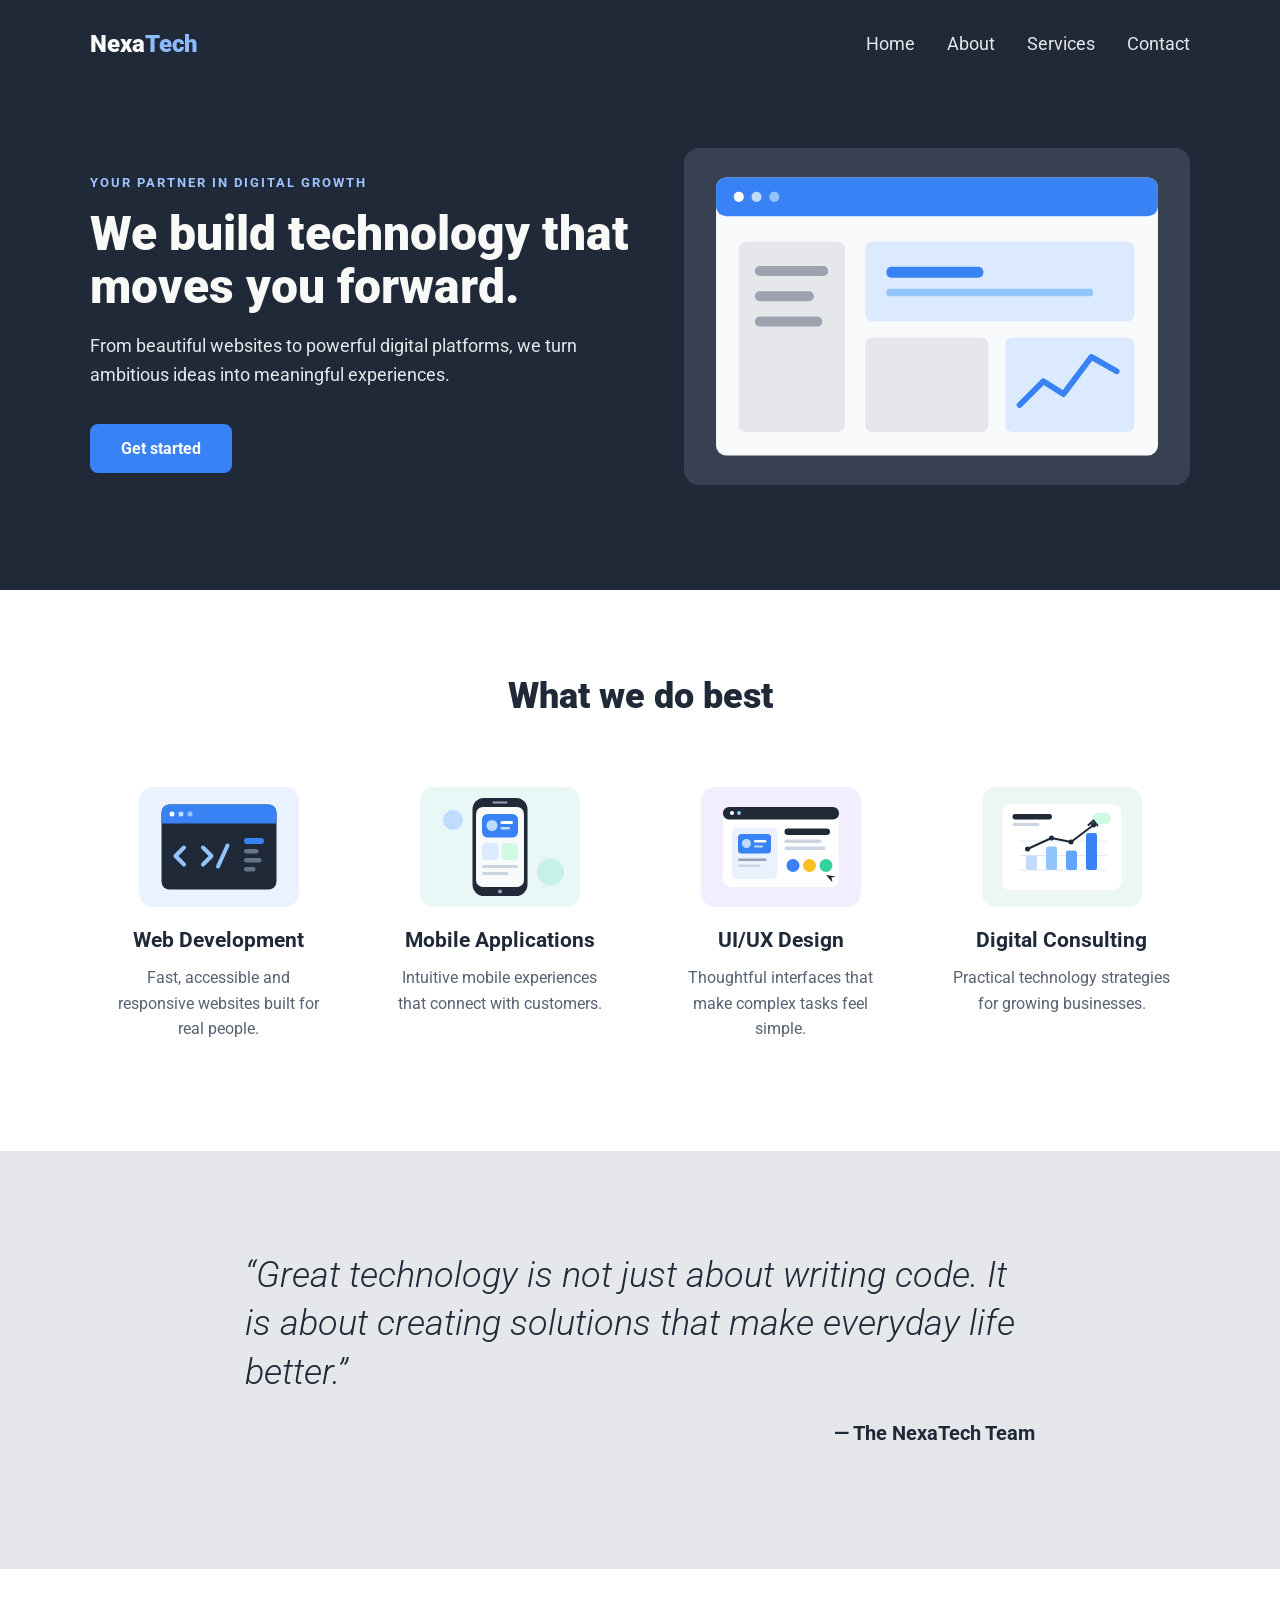
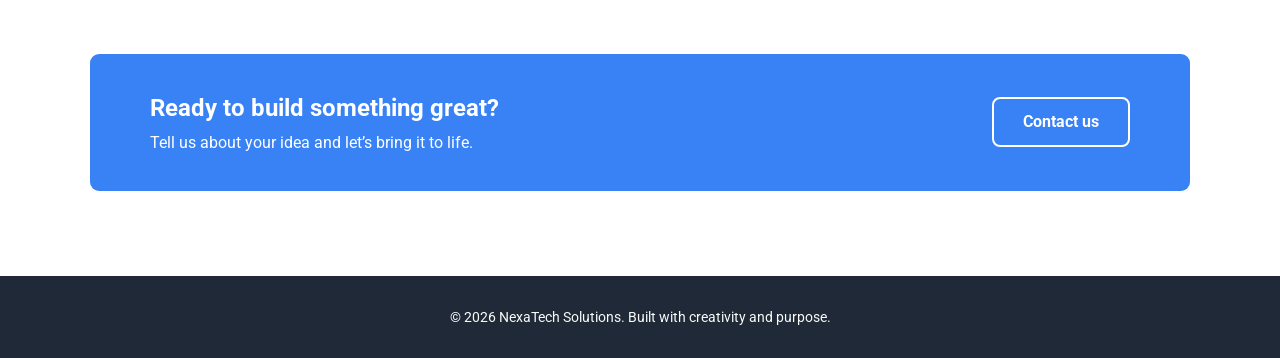
==== index.html @ 28905e52 "Improve homepage imagery and contact experience Co-authored-by: Copilot <223556219+Copilot@users.nor" ====
<!doctype html>
<html lang="en">
  <head>
    <meta charset="UTF-8" />
    <meta name="viewport" content="width=device-width, initial-scale=1" />
    <meta
      name="description"
      content="NexaTech Solutions — modern digital products and technology services."
    />
    <title>Home | NexaTech Solutions</title>
    <link rel="preconnect" href="https://fonts.googleapis.com" />
    <link rel="preconnect" href="https://fonts.gstatic.com" crossorigin />
    <link
      href="https://fonts.googleapis.com/css2?family=Roboto:wght@300;400;500;700;900&display=swap"
      rel="stylesheet"
    />
    <link rel="stylesheet" href="styles.css" />
  </head>
  <body>
    <header class="site-header">
      <div class="container nav-wrap">
        <a class="brand" href="index.html">Nexa<span>Tech</span></a
        ><input
          type="checkbox"
          id="nav-toggle"
          class="nav-toggle"
          aria-label="Toggle navigation"
        /><label for="nav-toggle" class="burger"
          ><span></span><span></span><span></span
        ></label>
        <nav class="nav-links" aria-label="Main navigation">
          <a href="index.html">Home</a>
          <a href="about.html">About</a><a href="services.html">Services</a
          ><a href="contact.html">Contact</a>
        </nav>
      </div>
    </header>
    <main>
      <section class="hero">
        <div class="container hero-layout">
          <div class="hero-copy">
            <p class="eyebrow">YOUR PARTNER IN DIGITAL GROWTH</p>
            <h1>We build technology that moves you forward.</h1>
            <p class="hero-sub">
              From beautiful websites to powerful digital platforms, we turn
              ambitious ideas into meaningful experiences.
            </p>
            <a class="btn" href="contact.html">Get started</a>
          </div>
          <div class="hero-art">
            <picture
              ><source
                media="(max-width: 600px)"
                srcset="assets/hero-mobile.svg" />
              <img
                src="assets/hero-desktop.svg"
                alt="Illustration of a modern technology dashboard"
                width="600"
                height="400"
            /></picture>
          </div>
        </div>
      </section>
      <section class="section home-services">
        <div class="container">
          <h2 class="section-title">What we do best</h2>
          <div class="cards">
            <article class="service-card">
              <img
                class="service-art"
                src="assets/web-development.svg"
                alt="Code editor displayed in a browser window"
                width="160"
                height="120"
                loading="lazy"
                decoding="async"
              />
              <h3>Web Development</h3>
              <p>
                Fast, accessible and responsive websites built for real people.
              </p>
            </article>
            <article class="service-card">
              <img
                class="service-art"
                src="assets/mobile-applications.svg"
                alt="Mobile app interface displayed on a smartphone"
                width="160"
                height="120"
                loading="lazy"
                decoding="async"
              />
              <h3>Mobile Applications</h3>
              <p>Intuitive mobile experiences that connect with customers.</p>
            </article>
            <article class="service-card">
              <img
                class="service-art"
                src="assets/ui-ux-design.svg"
                alt="Colorful interface mockup with design tools"
                width="160"
                height="120"
                loading="lazy"
                decoding="async"
              />
              <h3>UI/UX Design</h3>
              <p>Thoughtful interfaces that make complex tasks feel simple.</p>
            </article>
            <article class="service-card">
              <img
                class="service-art"
                src="assets/digital-consulting.svg"
                alt="Analytics chart showing a growing trend"
                width="160"
                height="120"
                loading="lazy"
                decoding="async"
              />
              <h3>Digital Consulting</h3>
              <p>Practical technology strategies for growing businesses.</p>
            </article>
          </div>
        </div>
      </section>
      <section class="quote">
        <div class="quote-inner">
          <blockquote>
            “Great technology is not just about writing code. It is about
            creating solutions that make everyday life better.”
          </blockquote>
          <p class="quote-author">— The NexaTech Team</p>
        </div>
      </section>
      <section class="cta-section">
        <div class="container">
          <div class="cta">
            <div>
              <h2>Ready to build something great?</h2>
              <p>Tell us about your idea and let’s bring it to life.</p>
            </div>
            <a class="btn btn-outline" href="contact.html">Contact us</a>
          </div>
        </div>
      </section>
    </main>
    <footer class="footer">
      <div class="container">
        <p>© 2026 NexaTech Solutions. Built with creativity and purpose.</p>
      </div>
    </footer>
  </body>
</html>
---- styles.css ----
@import url("https://fonts.googleapis.com/css2?family=Roboto:wght@300;400;500;700;900&display=swap");
:root {
  --dark: #1f2937;
  --blue: #3882f6;
  --light: #e5e7eb;
  --white: #f9faf8;
  --muted: #e5e7eb;
}
* {
  box-sizing: border-box;
}
html {
  scroll-behavior: smooth;
}
body {
  margin: 0;
  font-family: Roboto, Arial, sans-serif;
  color: var(--dark);
  line-height: 1.6;
}
img {
  max-width: 100%;
  height: auto;
  display: block;
}
a {
  color: inherit;
  text-decoration: none;
}
button,
input,
select,
textarea {
  font: inherit;
}
.container {
  width: min(1100px, calc(100% - 40px));
  margin-inline: auto;
}
.site-header,
.hero,
.inner-hero,
.footer {
  background: var(--dark);
  color: var(--white);
}
.nav-wrap {
  min-height: 88px;
  display: flex;
  align-items: center;
  justify-content: space-between;
  gap: 20px;
}
.brand {
  font-size: 24px;
  font-weight: 900;
  color: var(--white);
}
.brand span {
  color: #8db9ff;
}
.nav-links {
  display: flex;
  gap: 32px;
}
.nav-links a {
  font-size: 18px;
  color: var(--light);
}
.nav-links a:hover,
.nav-links a:focus-visible {
  color: #fff;
  text-decoration: underline;
  text-underline-offset: 5px;
}
.nav-toggle,
.burger {
  display: none;
}
.hero {
  padding: 60px 0 105px;
}
.hero-layout {
  display: flex;
  align-items: center;
  justify-content: space-between;
  gap: 55px;
}
.hero-copy {
  flex: 1 1 48%;
}
.hero-art {
  flex: 1 1 45%;
  min-width: 0;
}
.hero-art img {
  width: 100%;
  border-radius: 10px;
}
.eyebrow {
  font-size: 13px;
  font-weight: 700;
  letter-spacing: 2px;
  color: #9fc4ff;
}
.hero h1,
.inner-hero h1 {
  font-size: 48px;
  line-height: 1.12;
  font-weight: 900;
  color: var(--white);
  margin: 12px 0;
}
.hero-sub,
.inner-hero p:not(.eyebrow) {
  font-size: 18px;
  color: var(--light);
  max-width: 570px;
}
.btn {
  display: inline-block;
  background: var(--blue);
  color: white;
  border: 2px solid var(--blue);
  border-radius: 8px;
  padding: 10px 29px;
  font-weight: 700;
  cursor: pointer;
  margin-top: 16px;
}
.btn:hover,
.btn:focus-visible {
  background: #2364cf;
  border-color: #2364cf;
}
.section {
  padding: 85px 0;
}
.section-title {
  font-size: 36px;
  line-height: 1.2;
  font-weight: 900;
  text-align: center;
  margin: 0 0 44px;
}
.cards {
  display: flex;
  flex-wrap: wrap;
  justify-content: center;
  gap: 24px;
}
.service-card {
  flex: 1 1 210px;
  max-width: 310px;
  text-align: center;
  padding: 24px 18px;
}
.service-card h3 {
  margin: 17px 0 8px;
  font-size: 21px;
}
.service-card p {
  color: #586273;
  margin: 0;
}
.service-icon {
  width: 100px;
  height: 100px;
  border: 4px solid var(--blue);
  border-radius: 14px;
  display: flex;
  align-items: center;
  justify-content: center;
  color: var(--blue);
  font-size: 30px;
  font-weight: 900;
  margin: auto;
}
.home-services .service-art {
  width: 160px;
  height: 120px;
  object-fit: cover;
  border-radius: 14px;
  margin: auto;
}
.quote,
.soft {
  background: var(--light);
}
.quote {
  padding: 100px 20px;
}
.quote-inner {
  max-width: 790px;
  margin: auto;
}
.quote blockquote {
  font-size: 36px;
  font-weight: 300;
  font-style: italic;
  line-height: 1.35;
  margin: 0;
}
.quote-author {
  text-align: right;
  font-size: 20px;
  font-weight: 700;
}
.cta-section {
  padding: 85px 0;
}
.cta {
  background: var(--blue);
  color: white;
  border-radius: 9px;
  padding: 35px 60px;
  display: flex;
  justify-content: space-between;
  align-items: center;
  gap: 25px;
}
.cta h2 {
  margin: 0;
  font-size: 24px;
}
.cta p {
  margin: 3px 0 0;
}
.btn-outline {
  border-color: white;
  white-space: nowrap;
  margin: 0;
}
.btn-outline:hover {
  background: white;
  border-color: white;
  color: var(--blue);
}
.footer {
  text-align: center;
  padding: 30px 0;
  font-size: 14px;
}
.footer p {
  margin: 0;
}
.inner-hero {
  padding: 65px 0 85px;
}
.inner-hero h1 {
  max-width: 760px;
}
.split {
  display: flex;
  gap: 65px;
  align-items: flex-start;
}
.split > div,
.split > form {
  flex: 1;
  min-width: 0;
}
.split h2 {
  font-size: 36px;
  line-height: 1.2;
}
.panel {
  background: #f0f5ff;
  padding: 35px;
  border-radius: 12px;
}
.panel h3 {
  margin-bottom: 0;
}
.steps {
  display: flex;
  flex-wrap: wrap;
  gap: 20px;
}
.steps > div {
  flex: 1 1 210px;
  background: white;
  padding: 25px;
  border-radius: 10px;
}
.steps strong {
  color: #2364cf;
}
.contact-info {
  display: grid;
  gap: 12px;
  margin: 28px 0;
}
.contact-section {
  background: #f7f9fc;
}
.contact-layout {
  align-items: center;
  gap: 54px;
}
.contact-copy {
  padding: 12px 0;
}
.contact-copy .eyebrow {
  margin: 0 0 10px;
  color: #2364cf;
}
.contact-copy h2 {
  margin: 0 0 14px;
}
.contact-intro {
  max-width: 460px;
  color: #586273;
  font-size: 18px;
}
.contact-detail {
  padding: 14px 18px;
  border: 1px solid #e3eaf4;
  border-radius: 10px;
  background: white;
}
.contact-detail-label {
  display: block;
  color: #667085;
  font-size: 11px;
  font-weight: 700;
  letter-spacing: 1.2px;
}
.contact-detail p,
.contact-detail a {
  display: inline-block;
  margin: 3px 0 0;
  font-weight: 500;
}
.contact-detail a {
  color: #2364cf;
}
.contact-detail a:hover,
.contact-detail a:focus-visible {
  text-decoration: underline;
  text-underline-offset: 3px;
}
.contact-form {
  display: flex;
  flex-direction: column;
  gap: 12px;
  background: white;
  padding: 34px;
  border: 1px solid #e3eaf4;
  border-radius: 16px;
  box-shadow: 0 14px 40px #1f29370d;
}
.contact-form-heading h2 {
  margin: 0;
  font-size: 26px;
}
.contact-form-heading p {
  margin: 4px 0 8px;
  color: #667085;
}
.contact-form label {
  font-weight: 700;
  font-size: 14px;
}
.contact-form input,
.contact-form select,
.contact-form textarea {
  width: 100%;
  border: 1px solid #cbd5e1;
  border-radius: 8px;
  padding: 12px 13px;
  background: #fbfcfe;
}
.contact-form input:focus,
.contact-form select:focus,
.contact-form textarea:focus {
  outline: 3px solid #3882f633;
  border-color: var(--blue);
  background: white;
}
.contact-form textarea {
  resize: vertical;
}
.contact-form .btn {
  align-self: flex-start;
  margin-top: 4px;
}
.small-note {
  font-size: 13px;
  color: #667085;
}
.contact-copy > .small-note,
.contact-form > .small-note {
  margin-bottom: 0;
}
@media (max-width: 768px) {
  .hero-layout,
  .split {
    flex-direction: column;
  }
  .hero {
    padding: 40px 0 70px;
  }
  .hero-copy,
  .hero-art {
    width: 100%;
  }
  .hero-art {
    max-width: 650px;
  }
  .nav-wrap {
    position: relative;
    min-height: 76px;
  }
  .burger {
    display: flex;
    flex-direction: column;
    gap: 5px;
    cursor: pointer;
    padding: 12px;
    border: 1px solid #718096;
    border-radius: 6px;
  }
  .burger span {
    width: 24px;
    height: 3px;
    background: white;
    border-radius: 2px;
  }
  .nav-links {
    display: none;
    position: absolute;
    top: 100%;
    left: -20px;
    right: -20px;
    background: var(--dark);
    padding: 15px 20px 25px;
    flex-direction: column;
    gap: 0;
    z-index: 5;
    box-shadow: 0 10px 16px #0002;
  }
  .nav-links a {
    padding: 11px 0;
  }
  .nav-toggle:checked ~ .nav-links {
    display: flex;
  }
  .nav-toggle:focus-visible + .burger {
    outline: 3px solid #8db9ff;
  }
  .section {
    padding: 65px 0;
  }
  .cta {
    padding: 30px;
    flex-wrap: wrap;
  }
}
@media (max-width: 375px) {
  .container {
    width: min(100% - 32px, 1100px);
  }
  .hero h1,
  .inner-hero h1 {
    font-size: 38px;
  }
  .section-title,
  .split h2 {
    font-size: 30px;
  }
  .quote {
    padding: 70px 20px;
  }
  .quote blockquote {
    font-size: 28px;
  }
  .service-card {
    max-width: 100%;
  }
  .cta {
    padding: 25px;
  }
  .inner-hero {
    padding: 45px 0 60px;
  }
  .contact-form {
    width: 100%;
    padding: 24px;
  }
  .contact-layout {
    gap: 34px;
  }
  .contact-copy {
    width: 100%;
  }
}
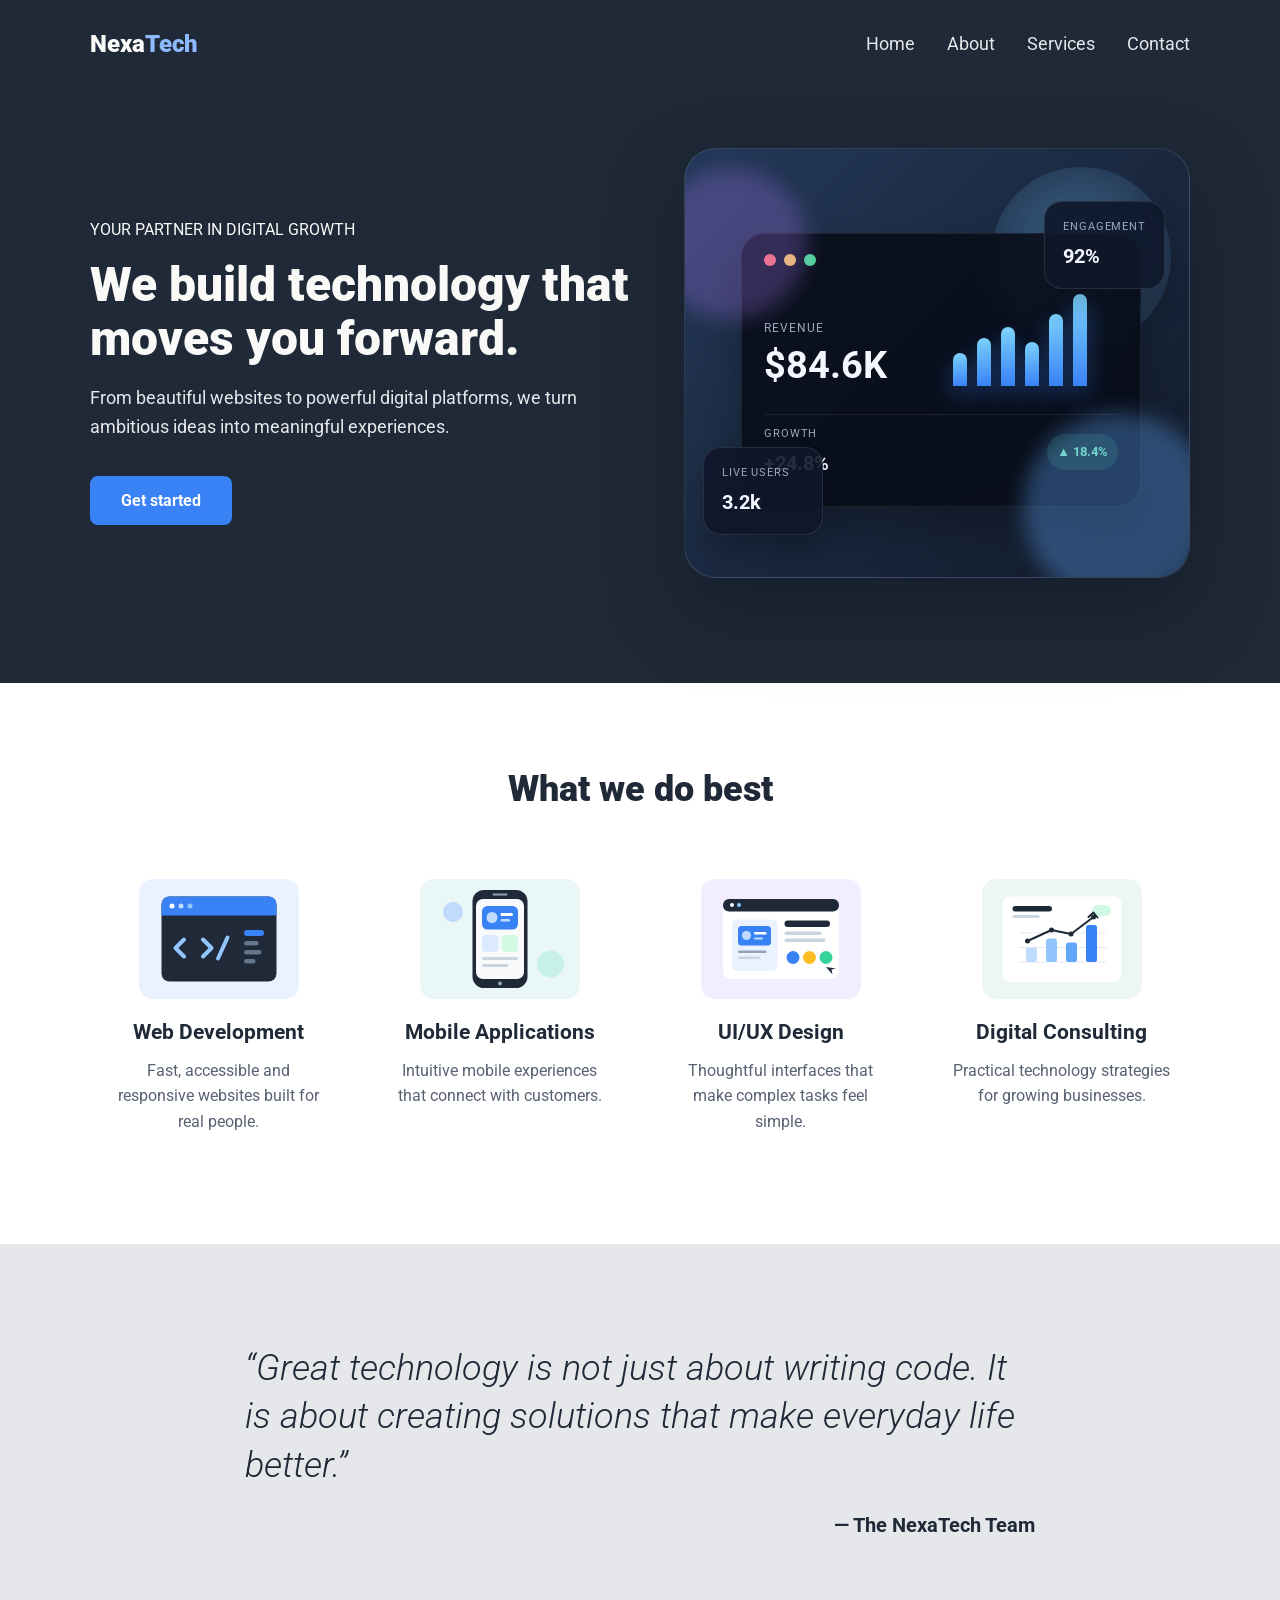
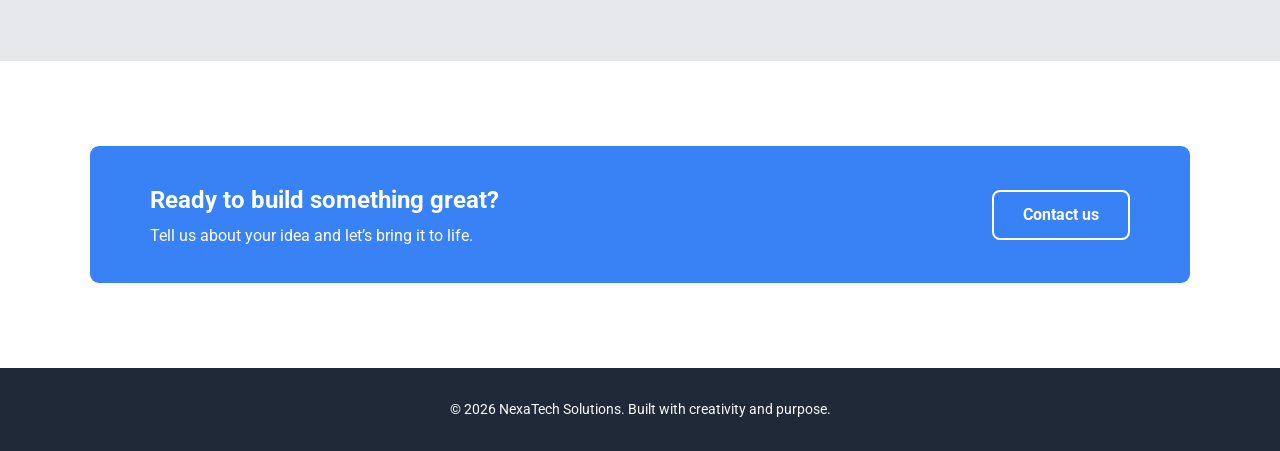
==== commit 20b1c0a5: "improved the hero artwork on the landing page and as well as the hero.css file" ====
--- a/index.html
+++ b/index.html
@@ -14,7 +14,11 @@
       href="https://fonts.googleapis.com/css2?family=Roboto:wght@300;400;500;700;900&display=swap"
       rel="stylesheet"
     />
-    <link rel="stylesheet" href="styles.css" />
+    <link rel="stylesheet" href="css/styles.css" />
+    <link rel="stylesheet" href="css/hero.css" />
+    <link rel="stylesheet" href="css/footer.css" />
+    <link rel="stylesheet" href="css/nav.css" />
+
   </head>
   <body>
     <header class="site-header">
@@ -47,17 +51,53 @@
             </p>
             <a class="btn" href="contact.html">Get started</a>
           </div>
-          <div class="hero-art">
-            <picture
-              ><source
-                media="(max-width: 600px)"
-                srcset="assets/hero-mobile.svg" />
-              <img
-                src="assets/hero-desktop.svg"
-                alt="Illustration of a modern technology dashboard"
-                width="600"
-                height="400"
-            /></picture>
+          <div class="hero-art" aria-hidden="true">
+            <div class="hero-visual">
+              <div class="dashboard-card">
+                <div class="dashboard-header">
+                  <span class="window-dot dot-red"></span>
+                  <span class="window-dot dot-yellow"></span>
+                  <span class="window-dot dot-green"></span>
+                </div>
+
+                <div class="dashboard-body">
+                  <div class="dashboard-copy">
+                    <p>Revenue</p>
+                    <strong>$84.6K</strong>
+                  </div>
+
+                  <div class="chart" aria-hidden="true">
+                    <span class="bar bar-1"></span>
+                    <span class="bar bar-2"></span>
+                    <span class="bar bar-3"></span>
+                    <span class="bar bar-4"></span>
+                    <span class="bar bar-5"></span>
+                    <span class="bar bar-6"></span>
+                  </div>
+                </div>
+
+                <div class="insight-row">
+                  <div>
+                    <span>Growth</span>
+                    <strong>+24.8%</strong>
+                  </div>
+                  <div class="trend-pill">▲ 18.4%</div>
+                </div>
+              </div>
+
+              <div class="floating-panel panel-top">
+                <span class="panel-label">Engagement</span>
+                <strong>92%</strong>
+              </div>
+
+              <div class="floating-panel panel-bottom">
+                <span class="panel-label">Live users</span>
+                <strong>3.2k</strong>
+              </div>
+
+              <div class="orb orb-one"></div>
+              <div class="orb orb-two"></div>
+            </div>
           </div>
         </div>
       </section>
--- a/css/styles.css
+++ b/css/styles.css
@@ -0,0 +1,505 @@
+/* =========================================
+   1. GLOBAL VARIABLES
+========================================= */
+
+:root {
+  --dark: #1f2937;
+  --blue: #3882f6;
+  --blue-hover: #2364cf;
+  --light: #e5e7eb;
+  --white: #f9faf8;
+  --text-muted: #586273;
+  --border: #e3eaf4;
+}
+
+/* =========================================
+   2. GLOBAL RESET
+========================================= */
+
+*,
+*::before,
+*::after {
+  box-sizing: border-box;
+}
+
+html {
+  scroll-behavior: smooth;
+}
+
+body {
+  margin: 0;
+  font-family: "Roboto", Arial, sans-serif;
+  color: var(--dark);
+  line-height: 1.6;
+}
+
+img {
+  display: block;
+  max-width: 100%;
+  height: auto;
+}
+
+a {
+  color: inherit;
+  text-decoration: none;
+}
+
+button,
+input,
+select,
+textarea {
+  font: inherit;
+}
+
+/* =========================================
+   3. SHARED CONTAINER
+========================================= */
+
+.container {
+  width: min(1100px, calc(100% - 40px));
+  margin-inline: auto;
+}
+
+/* =========================================
+   4. BUTTONS
+========================================= */
+
+.btn {
+  display: inline-block;
+  padding: 10px 29px;
+  margin-top: 16px;
+
+  background: var(--blue);
+  color: white;
+
+  border: 2px solid var(--blue);
+  border-radius: 8px;
+
+  font-weight: 700;
+  cursor: pointer;
+}
+
+.btn:hover,
+.btn:focus-visible {
+  background: var(--blue-hover);
+  border-color: var(--blue-hover);
+}
+
+/* =========================================
+   5. GENERAL SECTIONS
+========================================= */
+
+.section {
+  padding: 85px 0;
+}
+
+.section-title {
+  margin: 0 0 44px;
+
+  font-size: 36px;
+  font-weight: 900;
+  line-height: 1.2;
+  text-align: center;
+}
+
+.soft,
+.quote {
+  background: var(--light);
+}
+
+/* =========================================
+   6. SERVICES SECTION
+========================================= */
+
+.cards {
+  display: flex;
+  flex-wrap: wrap;
+  justify-content: center;
+  gap: 24px;
+}
+
+.service-card {
+  display: flex;
+  flex: 1 1 210px;
+  flex-direction: column;
+  align-items: center;
+  justify-content: flex-start;
+
+  max-width: 310px;
+  padding: 24px 18px;
+  text-align: center;
+}
+
+/* Service images */
+.service-art {
+  display: block;
+  width: 160px;
+  max-width: 100%;
+  height: 120px;
+
+  object-fit: contain;
+  border-radius: 14px;
+
+  margin-inline: auto;
+}
+
+.service-card h3 {
+  margin: 17px 0 8px;
+  font-size: 21px;
+}
+
+.service-card p {
+  margin: 0;
+  color: var(--text-muted);
+}
+
+/* Optional service number icons */
+.service-icon {
+  display: flex;
+  align-items: center;
+  justify-content: center;
+
+  width: 100px;
+  height: 100px;
+  margin-inline: auto;
+
+  border: 4px solid var(--blue);
+  border-radius: 14px;
+
+  color: var(--blue);
+  font-size: 30px;
+  font-weight: 900;
+}
+
+/* =========================================
+   7. TESTIMONIAL SECTION
+========================================= */
+
+.quote {
+  padding: 100px 20px;
+}
+
+.quote-inner {
+  max-width: 790px;
+  margin-inline: auto;
+}
+
+.quote blockquote {
+  margin: 0;
+  font-size: 36px;
+  font-weight: 300;
+  font-style: italic;
+  line-height: 1.35;
+}
+
+.quote-author {
+  font-size: 20px;
+  font-weight: 700;
+  text-align: right;
+}
+
+/* =========================================
+   8. CALL TO ACTION
+========================================= */
+
+.cta-section {
+  padding: 85px 0;
+}
+
+.cta {
+  display: flex;
+  align-items: center;
+  justify-content: space-between;
+  gap: 25px;
+
+  padding: 35px 60px;
+
+  background: var(--blue);
+  color: white;
+  border-radius: 9px;
+}
+
+.cta h2 {
+  margin: 0;
+  font-size: 24px;
+}
+
+.cta p {
+  margin: 3px 0 0;
+}
+
+.btn-outline {
+  margin: 0;
+  border-color: white;
+  white-space: nowrap;
+}
+
+.btn-outline:hover,
+.btn-outline:focus-visible {
+  background: white;
+  border-color: white;
+  color: var(--blue);
+}
+
+/* =========================================
+   9. SHARED TWO-COLUMN LAYOUT
+========================================= */
+
+.split {
+  display: flex;
+  align-items: flex-start;
+  gap: 65px;
+}
+
+.split > div,
+.split > form {
+  flex: 1;
+  min-width: 0;
+}
+
+.split h2 {
+  font-size: 36px;
+  line-height: 1.2;
+}
+
+/* =========================================
+   10. INFORMATION PANEL
+========================================= */
+
+.panel {
+  padding: 35px;
+  background: #f0f5ff;
+  border-radius: 12px;
+}
+
+.panel h3 {
+  margin-bottom: 0;
+}
+
+/* =========================================
+   11. HOW WE WORK
+========================================= */
+
+.steps {
+  display: flex;
+  flex-wrap: wrap;
+  gap: 20px;
+}
+
+.steps > div {
+  flex: 1 1 210px;
+  padding: 25px;
+
+  background: white;
+  border-radius: 10px;
+}
+
+.steps strong {
+  color: var(--blue-hover);
+}
+
+/* =========================================
+   12. CONTACT SECTION
+========================================= */
+
+.contact-section {
+  background: #f7f9fc;
+}
+
+.contact-layout {
+  align-items: center;
+  gap: 54px;
+}
+
+.contact-copy {
+  padding: 12px 0;
+}
+
+.contact-copy .eyebrow {
+  margin: 0 0 10px;
+  color: var(--blue-hover);
+}
+
+.contact-copy h2 {
+  margin: 0 0 14px;
+}
+
+.contact-intro {
+  max-width: 460px;
+  color: var(--text-muted);
+  font-size: 18px;
+}
+
+.contact-info {
+  display: flex;
+  flex-direction: column;
+  gap: 12px;
+  margin: 28px 0;
+}
+
+.contact-detail {
+  padding: 14px 18px;
+
+  border: 1px solid var(--border);
+  border-radius: 10px;
+  background: white;
+}
+
+.contact-detail-label {
+  display: block;
+  color: #667085;
+
+  font-size: 11px;
+  font-weight: 700;
+  letter-spacing: 1.2px;
+}
+
+.contact-detail p,
+.contact-detail a {
+  display: inline-block;
+  margin: 3px 0 0;
+  font-weight: 500;
+}
+
+.contact-detail a {
+  color: var(--blue-hover);
+}
+
+.contact-detail a:hover,
+.contact-detail a:focus-visible {
+  text-decoration: underline;
+  text-underline-offset: 3px;
+}
+
+/* =========================================
+   13. CONTACT FORM
+========================================= */
+
+.contact-form {
+  display: flex;
+  flex-direction: column;
+  gap: 12px;
+
+  padding: 34px;
+
+  background: white;
+  border: 1px solid var(--border);
+  border-radius: 16px;
+  box-shadow: 0 14px 40px #1f29370d;
+}
+
+.contact-form-heading h2 {
+  margin: 0;
+  font-size: 26px;
+}
+
+.contact-form-heading p {
+  margin: 4px 0 8px;
+  color: #667085;
+}
+
+.contact-form label {
+  font-size: 14px;
+  font-weight: 700;
+}
+
+.contact-form input,
+.contact-form select,
+.contact-form textarea {
+  width: 100%;
+  padding: 12px 13px;
+
+  background: #fbfcfe;
+  border: 1px solid #cbd5e1;
+  border-radius: 8px;
+}
+
+.contact-form input:focus,
+.contact-form select:focus,
+.contact-form textarea:focus {
+  outline: 3px solid #3882f633;
+  border-color: var(--blue);
+  background: white;
+}
+
+.contact-form textarea {
+  resize: vertical;
+}
+
+.contact-form .btn {
+  align-self: flex-start;
+  margin-top: 4px;
+}
+
+.small-note {
+  font-size: 13px;
+  color: #667085;
+}
+
+.contact-copy > .small-note,
+.contact-form > .small-note {
+  margin-bottom: 0;
+}
+
+/* =========================================
+   14. TABLET RESPONSIVENESS
+========================================= */
+
+@media (max-width: 768px) {
+  .split {
+    flex-direction: column;
+  }
+
+  .section {
+    padding: 65px 0;
+  }
+
+  .cta {
+    padding: 30px;
+    flex-wrap: wrap;
+  }
+
+  .contact-layout {
+    gap: 34px;
+  }
+}
+
+/* =========================================
+   15. MOBILE RESPONSIVENESS
+========================================= */
+
+@media (max-width: 375px) {
+  .container {
+    width: calc(100% - 32px);
+  }
+
+  .section-title,
+  .split h2 {
+    font-size: 30px;
+  }
+
+  .quote {
+    padding: 70px 20px;
+  }
+
+  .quote blockquote {
+    font-size: 28px;
+  }
+
+  .service-card {
+    max-width: 100%;
+  }
+
+  .cta {
+    padding: 25px;
+  }
+
+  .contact-form {
+    width: 100%;
+    padding: 24px;
+  }
+
+  .contact-copy {
+    width: 100%;
+  }
+}
--- a/css/hero.css
+++ b/css/hero.css
@@ -0,0 +1,254 @@
+.hero,
+.inner-hero {
+  background: var(--dark);
+  color: var(--white);
+}
+
+.hero {
+  padding: 60px 0 105px;
+}
+
+.hero-layout {
+  display: flex;
+  align-items: center;
+  justify-content: space-between;
+  gap: 55px;
+}
+
+.hero-copy {
+  flex: 1 1 48%;
+}
+
+.hero-art {
+  flex: 1 1 45%;
+  min-width: 0;
+  display: flex;
+  justify-content: center;
+}
+
+.hero-visual {
+  position: relative;
+  width: min(100%, 590px);
+  min-height: 430px;
+  border-radius: 32px;
+  background: linear-gradient(135deg, rgba(56, 130, 246, 0.18), rgba(17, 24, 39, 0.9));
+  border: 1px solid rgba(255, 255, 255, 0.12);
+  box-shadow: 0 32px 80px rgba(9, 16, 30, 0.42);
+  overflow: hidden;
+}
+
+.hero-visual::before {
+  content: "";
+  position: absolute;
+  inset: 18px 18px auto auto;
+  width: 180px;
+  height: 180px;
+  border-radius: 50%;
+  background: radial-gradient(circle, rgba(117, 196, 255, 0.45), rgba(117, 196, 255, 0));
+}
+
+.dashboard-card {
+  position: absolute;
+  inset: 84px 48px 70px 56px;
+  padding: 20px 22px 18px;
+  border-radius: 24px;
+  background: rgba(7, 12, 23, 0.86);
+  border: 1px solid rgba(255, 255, 255, 0.08);
+  box-shadow: 0 22px 40px rgba(0, 0, 0, 0.28);
+  backdrop-filter: blur(8px);
+}
+
+.dashboard-header {
+  display: flex;
+  gap: 8px;
+  margin-bottom: 28px;
+}
+
+.window-dot {
+  display: block;
+  width: 12px;
+  height: 12px;
+  border-radius: 50%;
+}
+
+.dot-red { background: #ff7070; }
+.dot-yellow { background: #f8c75b; }
+.dot-green { background: #52d39a; }
+
+.dashboard-body {
+  display: flex;
+  justify-content: space-between;
+  align-items: end;
+  gap: 18px;
+  margin-bottom: 28px;
+}
+
+.dashboard-copy p {
+  margin: 0 0 8px;
+  color: #9ca7bb;
+  font-size: 12px;
+  letter-spacing: 0.09em;
+  text-transform: uppercase;
+}
+
+.dashboard-copy strong {
+  color: #f4f7ff;
+  font-size: clamp(1.8rem, 3vw, 2.8rem);
+  line-height: 1;
+}
+
+.chart {
+  display: flex;
+  align-items: flex-end;
+  gap: 10px;
+  height: 92px;
+  width: 165px;
+  padding-bottom: 0;
+}
+
+.bar {
+  display: block;
+  width: 14px;
+  border-radius: 10px 10px 0 0;
+  background: linear-gradient(180deg, #7dd3fc 0%, #3b82f6 100%);
+  box-shadow: 0 10px 22px rgba(59, 130, 246, 0.38);
+}
+
+.bar-1 { height: 36%; }
+.bar-2 { height: 52%; }
+.bar-3 { height: 64%; }
+.bar-4 { height: 48%; }
+.bar-5 { height: 78%; }
+.bar-6 { height: 100%; }
+
+.insight-row {
+  display: flex;
+  align-items: center;
+  justify-content: space-between;
+  gap: 10px;
+  padding-top: 10px;
+  border-top: 1px solid rgba(255, 255, 255, 0.08);
+}
+
+.insight-row span,
+.panel-label {
+  display: block;
+  margin-bottom: 4px;
+  color: #9ca7bb;
+  font-size: 11px;
+  letter-spacing: 0.08em;
+  text-transform: uppercase;
+}
+
+.insight-row strong,
+.floating-panel strong {
+  color: #f4f7ff;
+  font-size: 1.25rem;
+}
+
+.trend-pill {
+  padding: 8px 10px;
+  border-radius: 999px;
+  background: rgba(82, 211, 154, 0.14);
+  color: #7ef0b5;
+  font-size: 0.8rem;
+  font-weight: 700;
+}
+
+.floating-panel {
+  position: absolute;
+  display: flex;
+  flex-direction: column;
+  justify-content: center;
+  min-width: 120px;
+  padding: 16px 18px;
+  border-radius: 18px;
+  background: rgba(15, 23, 42, 0.9);
+  border: 1px solid rgba(255, 255, 255, 0.1);
+  box-shadow: 0 16px 28px rgba(0, 0, 0, 0.2);
+}
+
+.panel-top {
+  right: 24px;
+  top: 52px;
+}
+
+.panel-bottom {
+  left: 18px;
+  bottom: 42px;
+}
+
+.orb {
+  position: absolute;
+  border-radius: 50%;
+  filter: blur(10px);
+}
+
+.orb-one {
+  width: 190px;
+  height: 190px;
+  right: -24px;
+  bottom: -26px;
+  background: rgba(96, 165, 250, 0.35);
+}
+
+.orb-two {
+  width: 150px;
+  height: 150px;
+  left: -28px;
+  top: 20px;
+  background: rgba(179, 126, 255, 0.26);
+}
+
+.hero h1,
+.inner-hero h1 {
+  font-size: 48px;
+  line-height: 1.12;
+  font-weight: 900;
+  color: var(--white);
+  margin: 12px 0;
+}
+.hero-sub,
+.inner-hero p:not(.eyebrow) {
+  font-size: 18px;
+  color: var(--light);
+  max-width: 570px;
+}
+
+.inner-hero {
+  padding: 65px 0 85px;
+}
+.inner-hero h1 {
+  max-width: 760px;
+}
+
+@media (max-width: 768px) {
+  .hero-layout{
+    flex-direction: column;
+  }
+
+  .hero {
+    padding: 40px 0 70px;
+  }
+
+  .hero-copy,
+  .hero-art {
+    width: 100%;
+  }
+  .hero-art {
+    max-width: 650px;
+  }
+
+}
+
+@media (max-width: 375px) {
+  .hero h1,
+  .inner-hero h1 {
+    font-size: 38px;
+  }
+  
+  .inner-hero {
+    padding: 45px 0 60px;
+  }
+
+}
--- a/css/footer.css
+++ b/css/footer.css
@@ -0,0 +1,13 @@
+.footer {
+  background: var(--dark);
+  color: var(--white);
+}
+
+.footer {
+  text-align: center;
+  padding: 30px 0;
+  font-size: 14px;
+}
+.footer p {
+  margin: 0;
+}
--- a/css/nav.css
+++ b/css/nav.css
@@ -0,0 +1,112 @@
+/* Header */
+.site-header {
+  background: var(--dark);
+  color: var(--white);
+}
+
+/* Navigation container */
+.nav-wrap {
+  display: flex;
+  align-items: center;
+  justify-content: space-between;
+  min-height: 88px;
+  gap: 20px;
+}
+
+/* Logo */
+.brand {
+  font-size: 24px;
+  font-weight: 900;
+  color: var(--white);
+}
+
+.brand span {
+  color: #8db9ff;
+}
+
+/* Desktop navigation */
+.nav-links {
+  display: flex;
+  align-items: center;
+  gap: 32px;
+}
+
+.nav-links a {
+  font-size: 18px;
+  color: var(--light);
+}
+
+.nav-links a:hover,
+.nav-links a:focus-visible {
+  color: white;
+  text-decoration: underline;
+}
+
+/* Hide checkbox visually */
+.nav-toggle {
+  position: absolute;
+  width: 1px;
+  height: 1px;
+  opacity: 0;
+}
+
+/* Hide hamburger on desktop */
+.burger {
+  display: none;
+}
+
+/* Mobile navigation */
+@media (max-width: 768px) {
+  .nav-wrap {
+    position: relative;
+    min-height: 76px;
+  }
+
+  .burger {
+    display: flex;
+    flex-direction: column;
+    gap: 5px;
+    padding: 12px;
+    cursor: pointer;
+    border: 1px solid #718096;
+    border-radius: 6px;
+  }
+
+  .burger span {
+    display: block;
+    width: 24px;
+    height: 3px;
+    background: white;
+    border-radius: 2px;
+  }
+
+  .nav-links {
+    display: none;
+    position: absolute;
+    top: 100%;
+    left: 0;
+    right: 0;
+    z-index: 10;
+
+    background: var(--dark);
+    padding: 15px 20px;
+
+    flex-direction: column;
+    align-items: stretch;
+    gap: 0;
+  }
+
+  .nav-links a {
+    padding: 12px 0;
+  }
+
+  /* Open menu when checkbox is checked */
+  .nav-toggle:checked ~ .nav-links {
+    display: flex;
+  }
+
+  .nav-toggle:focus-visible + .burger {
+    outline: 3px solid #8db9ff;
+    outline-offset: 3px;
+  }
+}
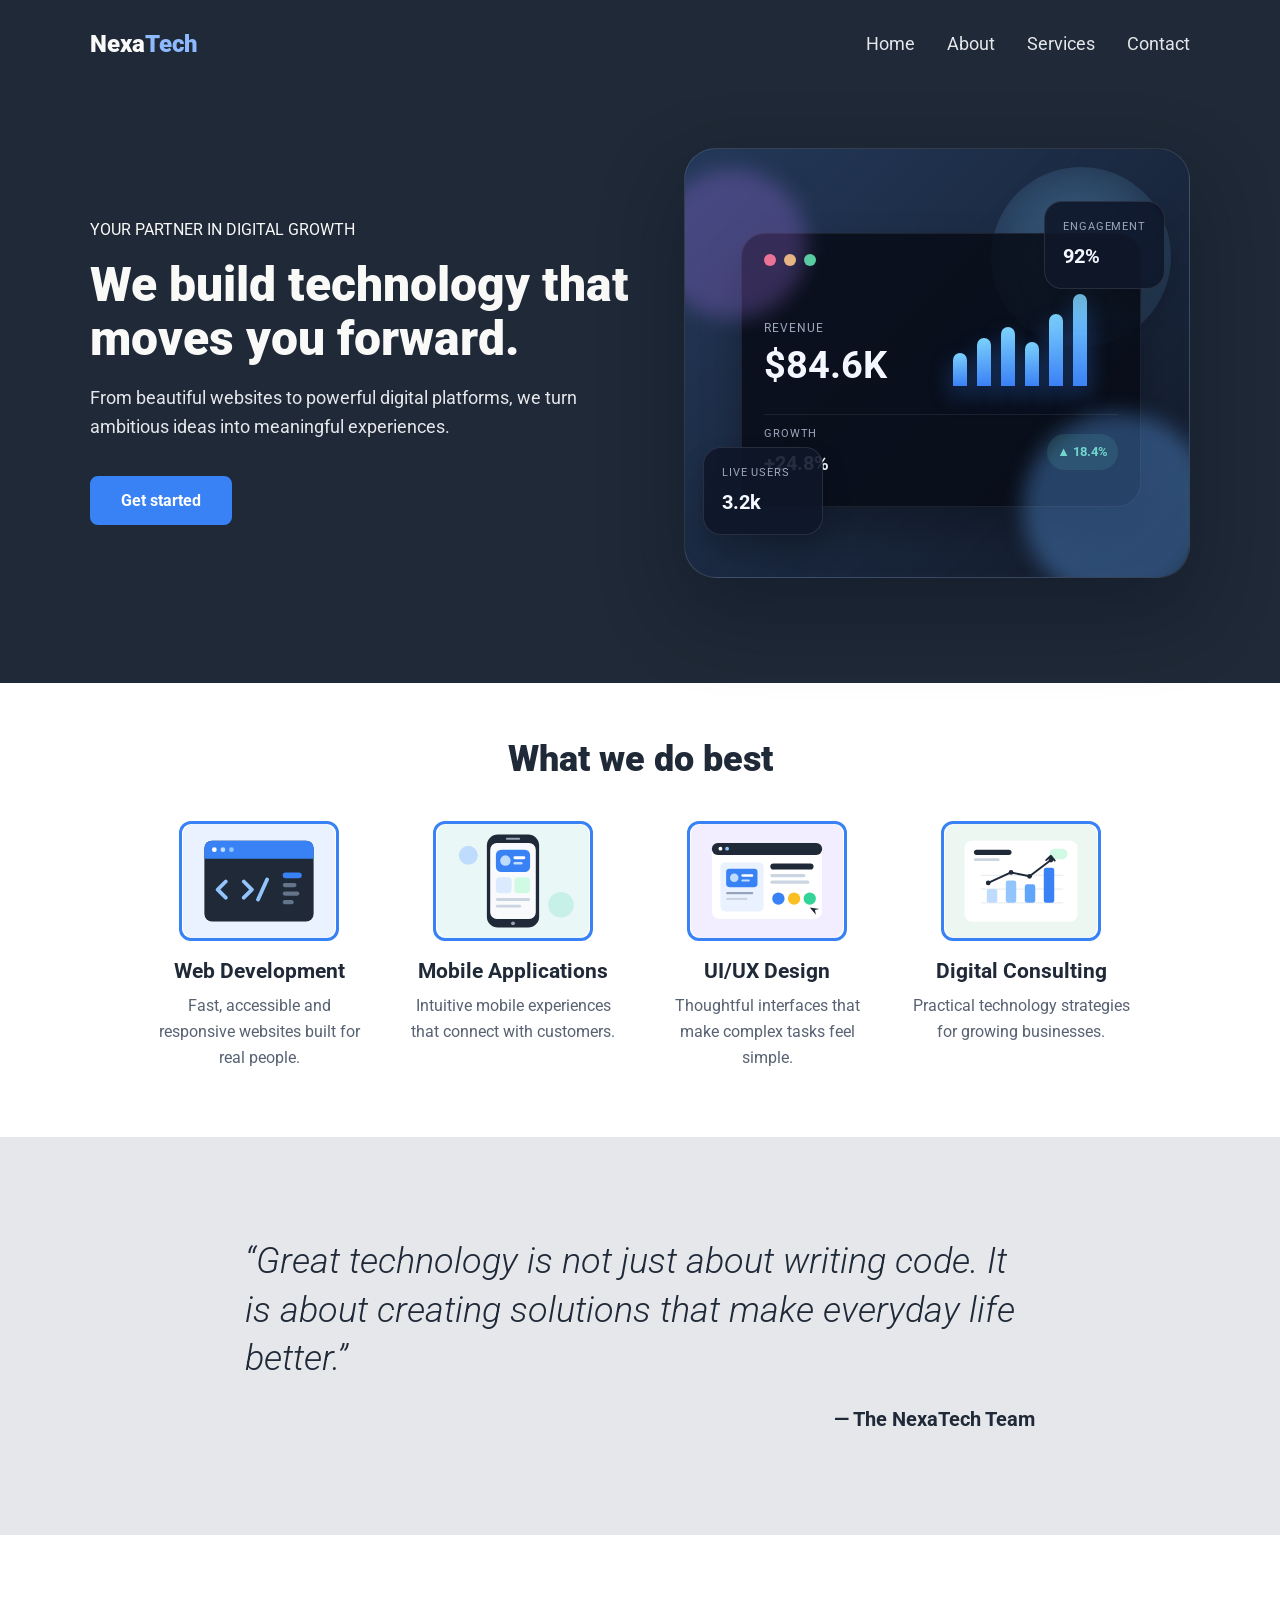
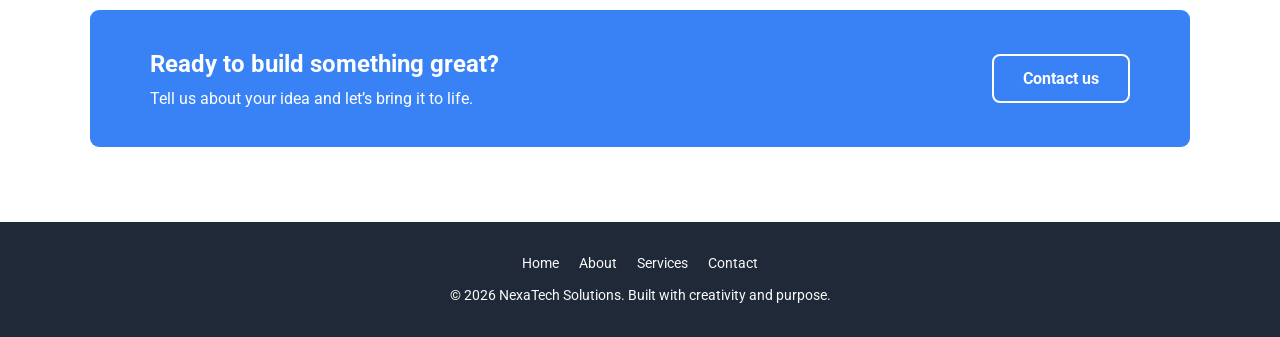
==== commit 99a18bff: "Added navigation to the footer on all pages" ====
--- a/index.html
+++ b/index.html
@@ -184,6 +184,12 @@
       </section>
     </main>
     <footer class="footer">
+      <nav class="footer-nav">
+        <a href="index.html">Home</a>
+        <a href="about.html">About</a>
+        <a href="services.html">Services</a>
+        <a href="contact.html">Contact</a>
+      </nav>
       <div class="container">
         <p>© 2026 NexaTech Solutions. Built with creativity and purpose.</p>
       </div>
--- a/css/styles.css
+++ b/css/styles.css
@@ -61,21 +61,19 @@
 }
 
 /* =========================================
-   4. BUTTONS
+   4. GLOBAL BUTTONS
 ========================================= */
 
 .btn {
   display: inline-block;
   padding: 10px 29px;
   margin-top: 16px;
-
   background: var(--blue);
   color: white;
-
   border: 2px solid var(--blue);
   border-radius: 8px;
-
   font-weight: 700;
+  text-align: center;
   cursor: pointer;
 }
 
@@ -90,12 +88,11 @@
 ========================================= */
 
 .section {
-  padding: 85px 0;
+  padding: 75px 0;
 }
 
 .section-title {
-  margin: 0 0 44px;
-
+  margin: 0 0 36px;
   font-size: 36px;
   font-weight: 900;
   line-height: 1.2;
@@ -108,7 +105,7 @@
 }
 
 /* =========================================
-   6. SERVICES SECTION
+   6. GENERAL SERVICES LAYOUT
 ========================================= */
 
 .cards {
@@ -126,53 +123,73 @@
   justify-content: flex-start;
 
   max-width: 310px;
-  padding: 24px 18px;
+  padding: 20px 14px;
   text-align: center;
 }
 
-/* Service images */
 .service-art {
-  display: block;
   width: 160px;
-  max-width: 100%;
   height: 120px;
-
   object-fit: contain;
-  border-radius: 14px;
-
+  border: 3px solid var(--blue);
+  border-radius: 12px;
   margin-inline: auto;
 }
 
 .service-card h3 {
   margin: 17px 0 8px;
   font-size: 21px;
+  line-height: 1.3;
 }
 
 .service-card p {
   margin: 0;
+  font-size: 16px;
   color: var(--text-muted);
 }
 
-/* Optional service number icons */
+/* Optional numbered service icons */
+
 .service-icon {
   display: flex;
   align-items: center;
   justify-content: center;
-
   width: 100px;
   height: 100px;
   margin-inline: auto;
-
   border: 4px solid var(--blue);
   border-radius: 14px;
-
   color: var(--blue);
   font-size: 30px;
   font-weight: 900;
 }
 
 /* =========================================
-   7. TESTIMONIAL SECTION
+   7. HOMEPAGE SERVICES
+========================================= */
+
+.home-services {
+  padding: 55px 0;
+}
+
+.home-services .section-title {
+  margin-bottom: 28px;
+}
+
+.home-services .cards {
+  max-width: 1000px;
+  margin-inline: auto;
+  gap: 16px;
+}
+
+.home-services .service-card {
+  flex: 1 1 210px;
+  max-width: 240px;
+  padding: 12px 8px;
+}
+
+/* =========================================
+   8. TESTIMONIAL SECTION
 ========================================= */
 
 .quote {
@@ -193,17 +210,18 @@
 }
 
 .quote-author {
+  margin-bottom: 0;
   font-size: 20px;
   font-weight: 700;
   text-align: right;
 }
 
 /* =========================================
-   8. CALL TO ACTION
+   9. CALL TO ACTION
 ========================================= */
 
 .cta-section {
-  padding: 85px 0;
+  padding: 75px 0;
 }
 
 .cta {
@@ -211,9 +229,7 @@
   align-items: center;
   justify-content: space-between;
   gap: 25px;
-
   padding: 35px 60px;
-
   background: var(--blue);
   color: white;
   border-radius: 9px;
@@ -242,7 +258,7 @@
 }
 
 /* =========================================
-   9. SHARED TWO-COLUMN LAYOUT
+   10. SHARED TWO-COLUMN LAYOUT
 ========================================= */
 
 .split {
@@ -263,7 +279,7 @@
 }
 
 /* =========================================
-   10. INFORMATION PANEL
+   11. INFORMATION PANELS
 ========================================= */
 
 .panel {
@@ -277,7 +293,7 @@
 }
 
 /* =========================================
-   11. HOW WE WORK
+   12. HOW WE WORK
 ========================================= */
 
 .steps {
@@ -289,7 +305,6 @@
 .steps > div {
   flex: 1 1 210px;
   padding: 25px;
-
   background: white;
   border-radius: 10px;
 }
@@ -299,7 +314,7 @@
 }
 
 /* =========================================
-   12. CONTACT SECTION
+   13. CONTACT SECTION
 ========================================= */
 
 .contact-section {
@@ -339,7 +354,6 @@
 
 .contact-detail {
   padding: 14px 18px;
-
   border: 1px solid var(--border);
   border-radius: 10px;
   background: white;
@@ -348,7 +362,6 @@
 .contact-detail-label {
   display: block;
   color: #667085;
-
   font-size: 11px;
   font-weight: 700;
   letter-spacing: 1.2px;
@@ -372,16 +385,14 @@
 }
 
 /* =========================================
-   13. CONTACT FORM
+   14. CONTACT FORM
 ========================================= */
 
 .contact-form {
   display: flex;
   flex-direction: column;
   gap: 12px;
-
   padding: 34px;
-
   background: white;
   border: 1px solid var(--border);
   border-radius: 16px;
@@ -408,7 +419,6 @@
 .contact-form textarea {
   width: 100%;
   padding: 12px 13px;
-
   background: #fbfcfe;
   border: 1px solid #cbd5e1;
   border-radius: 8px;
@@ -442,7 +452,7 @@
 }
 
 /* =========================================
-   14. TABLET RESPONSIVENESS
+   15. TABLET RESPONSIVENESS
 ========================================= */
 
 @media (max-width: 768px) {
@@ -454,6 +464,20 @@
     padding: 65px 0;
   }
 
+  .home-services {
+    padding: 50px 0;
+  }
+
+  .home-services .cards {
+    max-width: 520px;
+    gap: 20px;
+  }
+
+  .home-services .service-card {
+    flex: 1 1 210px;
+    max-width: 240px;
+  }
+
   .cta {
     padding: 30px;
     flex-wrap: wrap;
@@ -465,7 +489,7 @@
 }
 
 /* =========================================
-   15. MOBILE RESPONSIVENESS
+   16. MOBILE RESPONSIVENESS
 ========================================= */
 
 @media (max-width: 375px) {
@@ -490,16 +514,20 @@
     max-width: 100%;
   }
 
+  .home-services .cards {
+    gap: 20px;
+  }
+
+  .home-services .service-card {
+    flex: 1 1 100%;
+    max-width: 300px;
+  }
+
   .cta {
     padding: 25px;
   }
 
   .contact-form {
-    width: 100%;
     padding: 24px;
   }
-
-  .contact-copy {
-    width: 100%;
-  }
-}
+}
--- a/css/hero.css
+++ b/css/hero.css
@@ -55,7 +55,6 @@
   background: rgba(7, 12, 23, 0.86);
   border: 1px solid rgba(255, 255, 255, 0.08);
   box-shadow: 0 22px 40px rgba(0, 0, 0, 0.28);
-  backdrop-filter: blur(8px);
 }
 
 .dashboard-header {
--- a/css/footer.css
+++ b/css/footer.css
@@ -8,6 +8,24 @@
   padding: 30px 0;
   font-size: 14px;
 }
+
 .footer p {
   margin: 0;
+}
+
+.footer-nav {
+  display: flex;
+  justify-content: center;
+  gap: 20px;
+  margin-bottom: 10px;
+}
+
+.footer-nav a {
+  color: var(--white);
+  text-decoration: none;
+  transition: color 0.3s;
+}
+
+.footer-nav a:hover {
+  text-decoration: underline;
 }
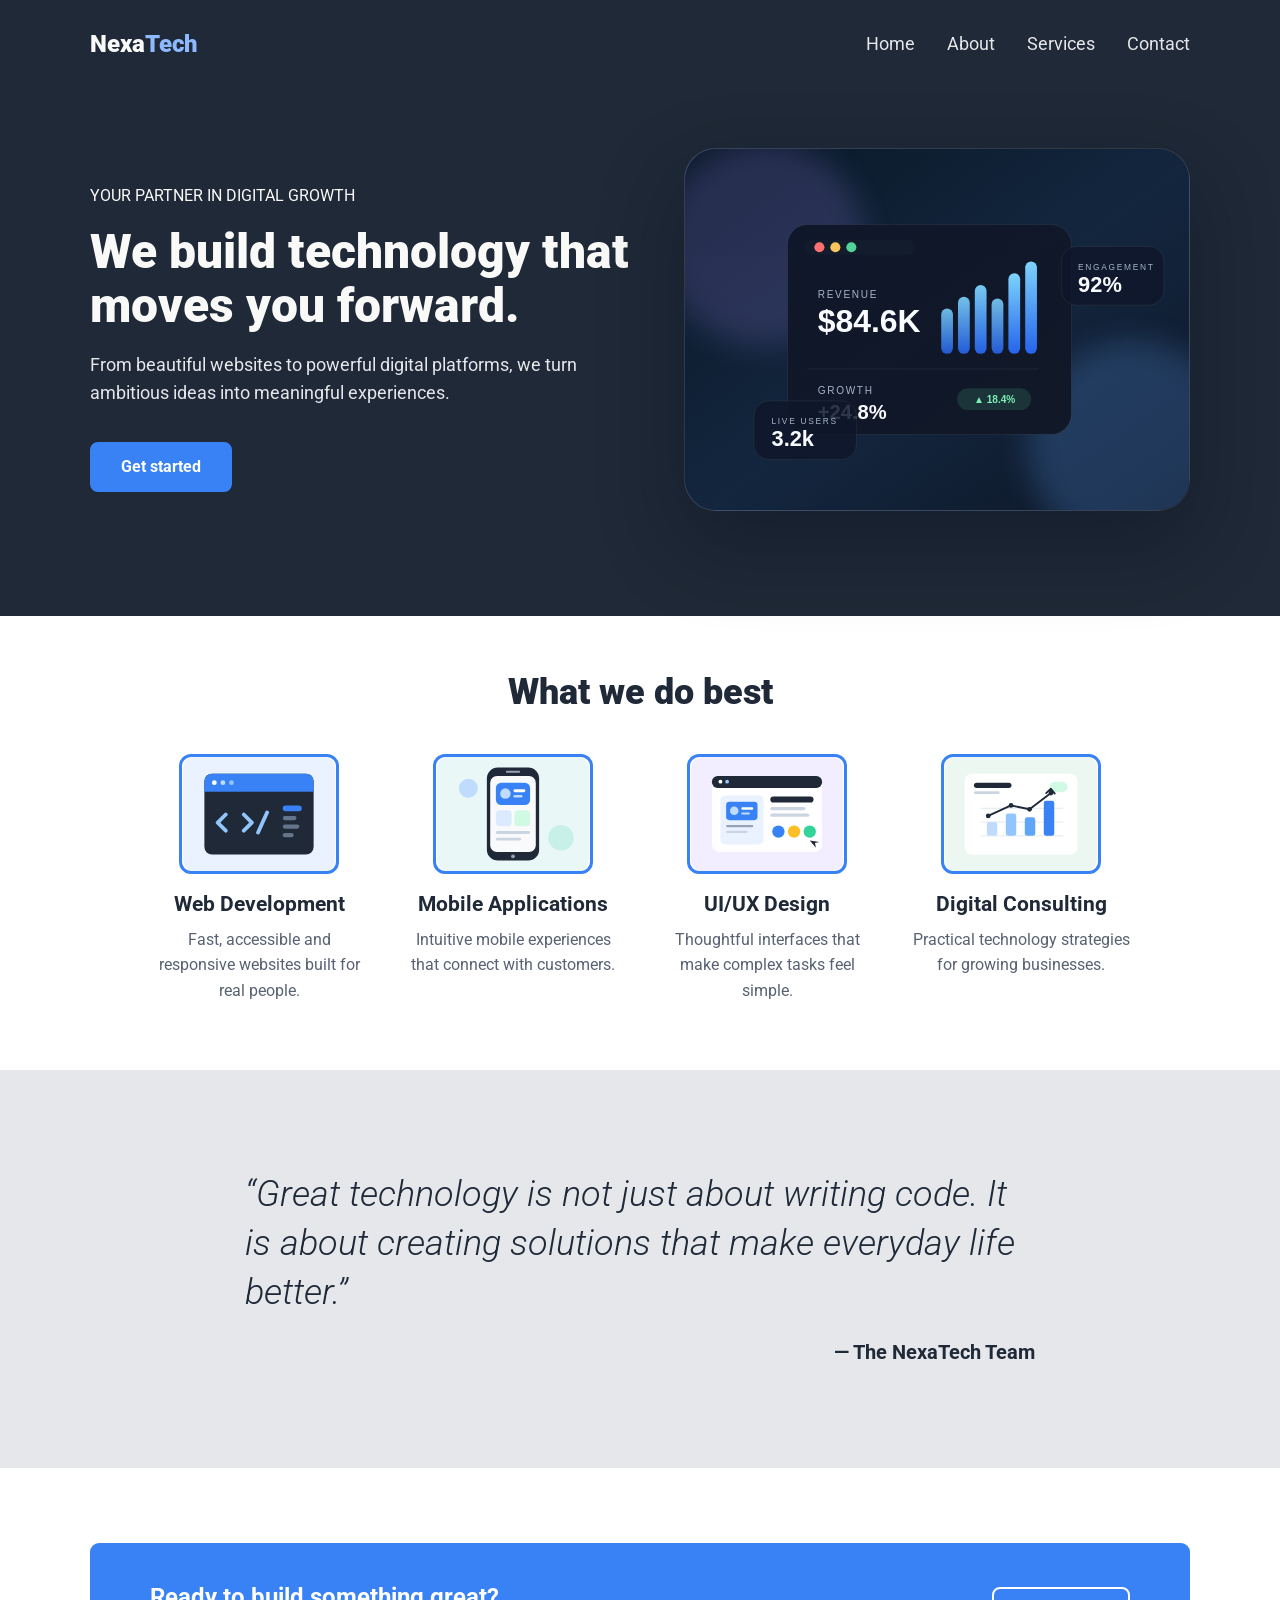
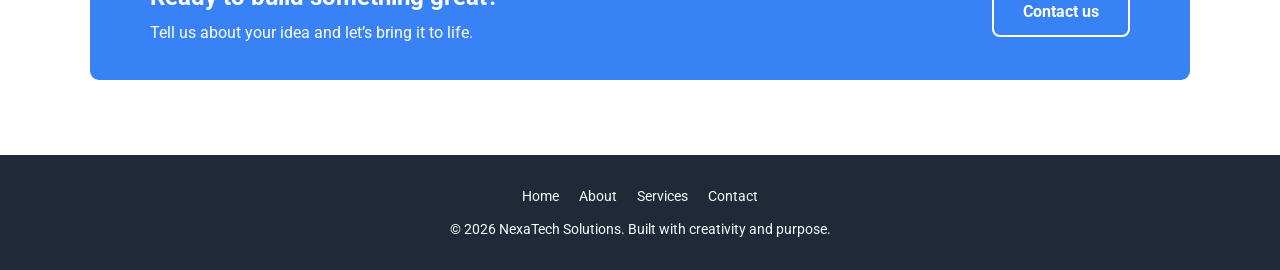
==== commit 3982e7b0: "turned the art to an image using co-pilot" ====
--- a/index.html
+++ b/index.html
@@ -51,53 +51,14 @@
             </p>
             <a class="btn" href="contact.html">Get started</a>
           </div>
-          <div class="hero-art" aria-hidden="true">
-            <div class="hero-visual">
-              <div class="dashboard-card">
-                <div class="dashboard-header">
-                  <span class="window-dot dot-red"></span>
-                  <span class="window-dot dot-yellow"></span>
-                  <span class="window-dot dot-green"></span>
-                </div>
-
-                <div class="dashboard-body">
-                  <div class="dashboard-copy">
-                    <p>Revenue</p>
-                    <strong>$84.6K</strong>
-                  </div>
-
-                  <div class="chart" aria-hidden="true">
-                    <span class="bar bar-1"></span>
-                    <span class="bar bar-2"></span>
-                    <span class="bar bar-3"></span>
-                    <span class="bar bar-4"></span>
-                    <span class="bar bar-5"></span>
-                    <span class="bar bar-6"></span>
-                  </div>
-                </div>
-
-                <div class="insight-row">
-                  <div>
-                    <span>Growth</span>
-                    <strong>+24.8%</strong>
-                  </div>
-                  <div class="trend-pill">▲ 18.4%</div>
-                </div>
-              </div>
-
-              <div class="floating-panel panel-top">
-                <span class="panel-label">Engagement</span>
-                <strong>92%</strong>
-              </div>
-
-              <div class="floating-panel panel-bottom">
-                <span class="panel-label">Live users</span>
-                <strong>3.2k</strong>
-              </div>
-
-              <div class="orb orb-one"></div>
-              <div class="orb orb-two"></div>
-            </div>
+          <div class="hero-art">
+            <img
+              class="hero-image"
+              src="assets/hero-dashboard-illustration.svg"
+              alt="Analytics dashboard illustration"
+              width="590"
+              height="430"
+            />
           </div>
         </div>
       </section>
--- a/css/hero.css
+++ b/css/hero.css
@@ -24,179 +24,17 @@
   min-width: 0;
   display: flex;
   justify-content: center;
+  align-items: center;
 }
 
-.hero-visual {
-  position: relative;
+.hero-image {
+  display: block;
   width: min(100%, 590px);
-  min-height: 430px;
+  height: auto;
   border-radius: 32px;
+  box-shadow: 0 32px 80px rgba(9, 16, 30, 0.42);
   background: linear-gradient(135deg, rgba(56, 130, 246, 0.18), rgba(17, 24, 39, 0.9));
   border: 1px solid rgba(255, 255, 255, 0.12);
-  box-shadow: 0 32px 80px rgba(9, 16, 30, 0.42);
-  overflow: hidden;
-}
-
-.hero-visual::before {
-  content: "";
-  position: absolute;
-  inset: 18px 18px auto auto;
-  width: 180px;
-  height: 180px;
-  border-radius: 50%;
-  background: radial-gradient(circle, rgba(117, 196, 255, 0.45), rgba(117, 196, 255, 0));
-}
-
-.dashboard-card {
-  position: absolute;
-  inset: 84px 48px 70px 56px;
-  padding: 20px 22px 18px;
-  border-radius: 24px;
-  background: rgba(7, 12, 23, 0.86);
-  border: 1px solid rgba(255, 255, 255, 0.08);
-  box-shadow: 0 22px 40px rgba(0, 0, 0, 0.28);
-}
-
-.dashboard-header {
-  display: flex;
-  gap: 8px;
-  margin-bottom: 28px;
-}
-
-.window-dot {
-  display: block;
-  width: 12px;
-  height: 12px;
-  border-radius: 50%;
-}
-
-.dot-red { background: #ff7070; }
-.dot-yellow { background: #f8c75b; }
-.dot-green { background: #52d39a; }
-
-.dashboard-body {
-  display: flex;
-  justify-content: space-between;
-  align-items: end;
-  gap: 18px;
-  margin-bottom: 28px;
-}
-
-.dashboard-copy p {
-  margin: 0 0 8px;
-  color: #9ca7bb;
-  font-size: 12px;
-  letter-spacing: 0.09em;
-  text-transform: uppercase;
-}
-
-.dashboard-copy strong {
-  color: #f4f7ff;
-  font-size: clamp(1.8rem, 3vw, 2.8rem);
-  line-height: 1;
-}
-
-.chart {
-  display: flex;
-  align-items: flex-end;
-  gap: 10px;
-  height: 92px;
-  width: 165px;
-  padding-bottom: 0;
-}
-
-.bar {
-  display: block;
-  width: 14px;
-  border-radius: 10px 10px 0 0;
-  background: linear-gradient(180deg, #7dd3fc 0%, #3b82f6 100%);
-  box-shadow: 0 10px 22px rgba(59, 130, 246, 0.38);
-}
-
-.bar-1 { height: 36%; }
-.bar-2 { height: 52%; }
-.bar-3 { height: 64%; }
-.bar-4 { height: 48%; }
-.bar-5 { height: 78%; }
-.bar-6 { height: 100%; }
-
-.insight-row {
-  display: flex;
-  align-items: center;
-  justify-content: space-between;
-  gap: 10px;
-  padding-top: 10px;
-  border-top: 1px solid rgba(255, 255, 255, 0.08);
-}
-
-.insight-row span,
-.panel-label {
-  display: block;
-  margin-bottom: 4px;
-  color: #9ca7bb;
-  font-size: 11px;
-  letter-spacing: 0.08em;
-  text-transform: uppercase;
-}
-
-.insight-row strong,
-.floating-panel strong {
-  color: #f4f7ff;
-  font-size: 1.25rem;
-}
-
-.trend-pill {
-  padding: 8px 10px;
-  border-radius: 999px;
-  background: rgba(82, 211, 154, 0.14);
-  color: #7ef0b5;
-  font-size: 0.8rem;
-  font-weight: 700;
-}
-
-.floating-panel {
-  position: absolute;
-  display: flex;
-  flex-direction: column;
-  justify-content: center;
-  min-width: 120px;
-  padding: 16px 18px;
-  border-radius: 18px;
-  background: rgba(15, 23, 42, 0.9);
-  border: 1px solid rgba(255, 255, 255, 0.1);
-  box-shadow: 0 16px 28px rgba(0, 0, 0, 0.2);
-}
-
-.panel-top {
-  right: 24px;
-  top: 52px;
-}
-
-.panel-bottom {
-  left: 18px;
-  bottom: 42px;
-}
-
-.orb {
-  position: absolute;
-  border-radius: 50%;
-  filter: blur(10px);
-}
-
-.orb-one {
-  width: 190px;
-  height: 190px;
-  right: -24px;
-  bottom: -26px;
-  background: rgba(96, 165, 250, 0.35);
-}
-
-.orb-two {
-  width: 150px;
-  height: 150px;
-  left: -28px;
-  top: 20px;
-  background: rgba(179, 126, 255, 0.26);
 }
 
 .hero h1,
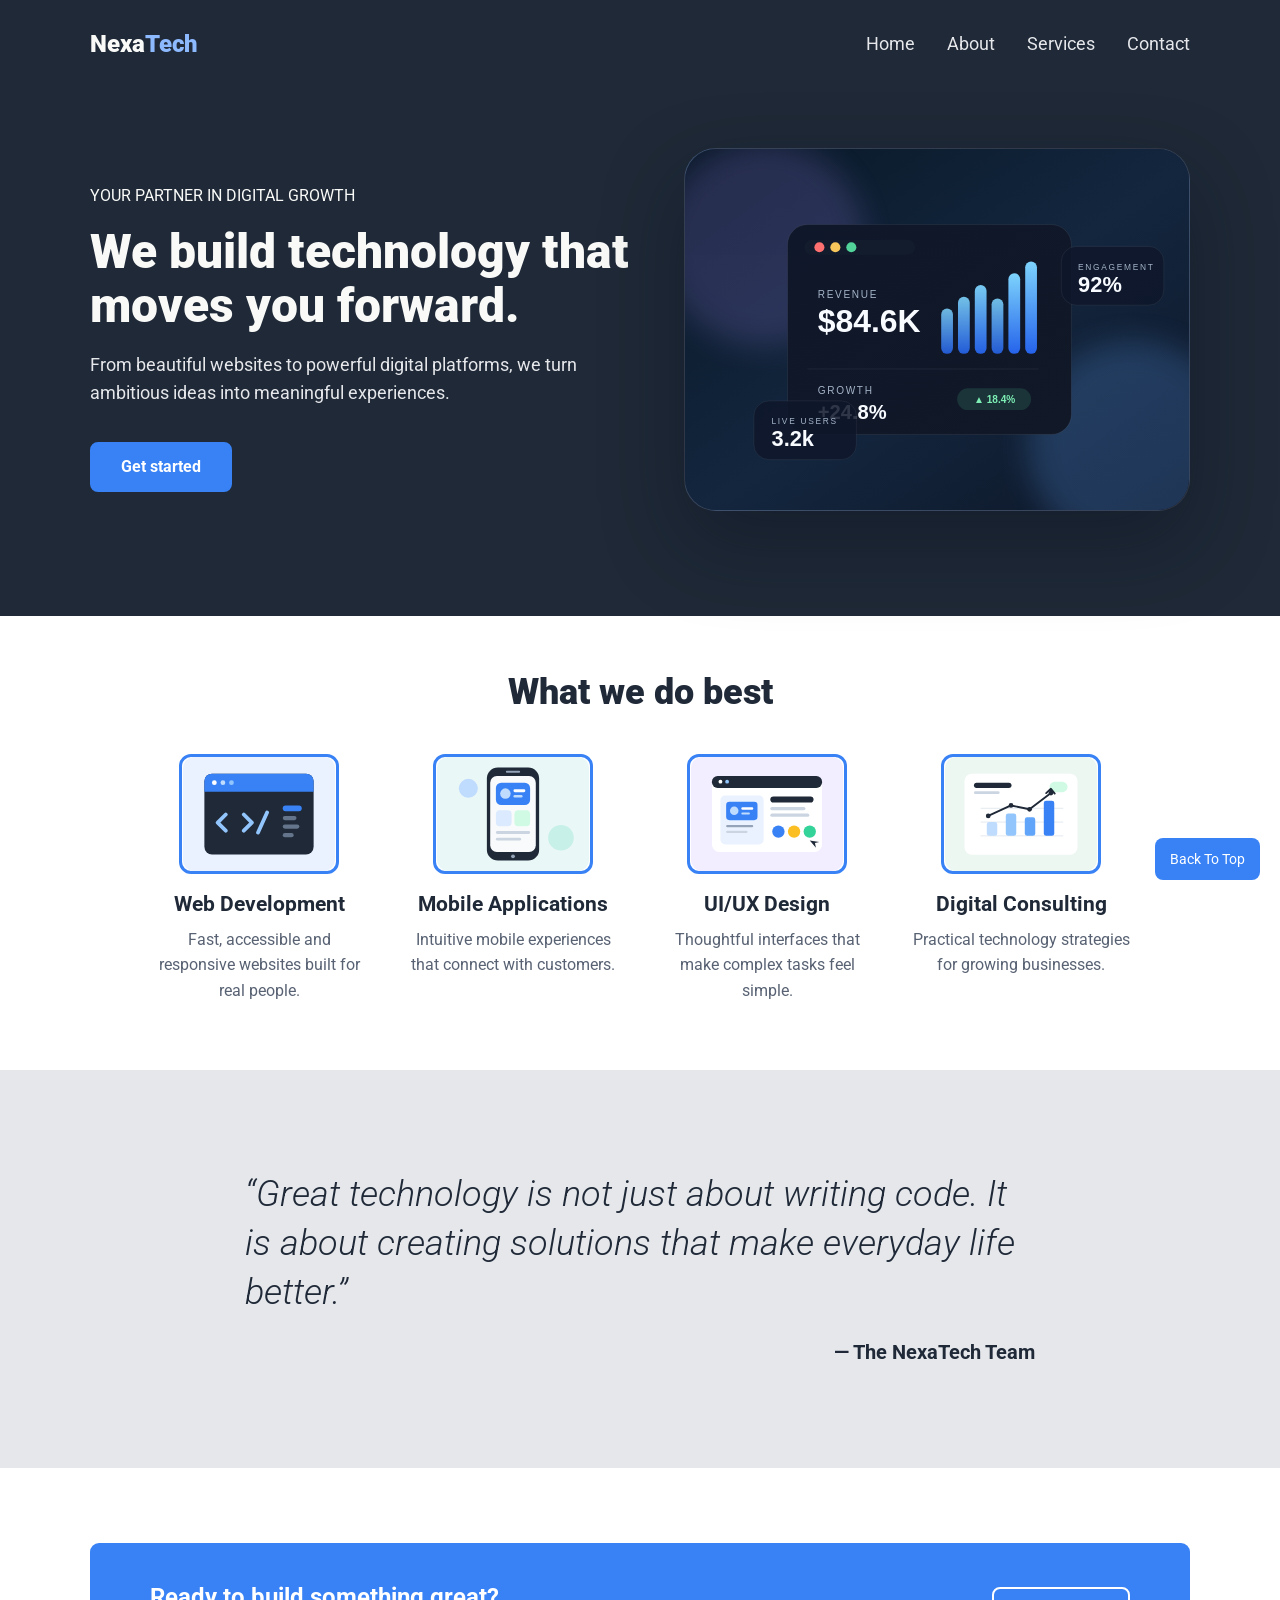
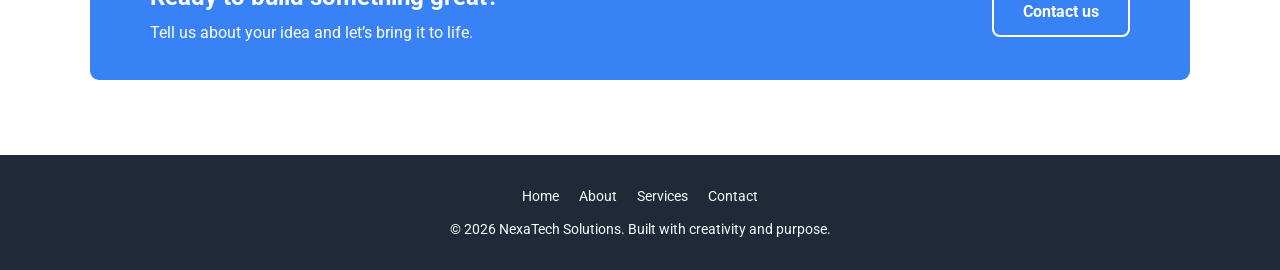
==== commit 54c67c84: "Added a Back To Top Button the scrolls back to the top when clicked" ====
--- a/index.html
+++ b/index.html
@@ -18,7 +18,6 @@
     <link rel="stylesheet" href="css/hero.css" />
     <link rel="stylesheet" href="css/footer.css" />
     <link rel="stylesheet" href="css/nav.css" />
-
   </head>
   <body>
     <header class="site-header">
@@ -32,6 +31,8 @@
         /><label for="nav-toggle" class="burger"
           ><span></span><span></span><span></span
         ></label>
+
+        <!-- Navigation links -->
         <nav class="nav-links" aria-label="Main navigation">
           <a href="index.html">Home</a>
           <a href="about.html">About</a><a href="services.html">Services</a
@@ -39,7 +40,10 @@
         </nav>
       </div>
     </header>
-    <main>
+
+    <main id="main">
+      <!-- Hero Section -->
+
       <section class="hero">
         <div class="container hero-layout">
           <div class="hero-copy">
@@ -62,11 +66,14 @@
           </div>
         </div>
       </section>
+
+      <!-- Home Services Section -->
+
       <section class="section home-services">
         <div class="container">
           <h2 class="section-title">What we do best</h2>
           <div class="cards">
-            <article class="service-card">
+            <figure class="service-card">
               <img
                 class="service-art"
                 src="assets/web-development.svg"
@@ -76,12 +83,16 @@
                 loading="lazy"
                 decoding="async"
               />
-              <h3>Web Development</h3>
-              <p>
-                Fast, accessible and responsive websites built for real people.
-              </p>
-            </article>
-            <article class="service-card">
+              <figcaption>
+                <h3>Web Development</h3>
+                <p>
+                  Fast, accessible and responsive websites built for real
+                  people.
+                </p>
+              </figcaption>
+            </figure>
+
+            <figure class="service-card">
               <img
                 class="service-art"
                 src="assets/mobile-applications.svg"
@@ -91,10 +102,13 @@
                 loading="lazy"
                 decoding="async"
               />
-              <h3>Mobile Applications</h3>
-              <p>Intuitive mobile experiences that connect with customers.</p>
-            </article>
-            <article class="service-card">
+              <figcaption>
+                <h3>Mobile Applications</h3>
+                <p>Intuitive mobile experiences that connect with customers.</p>
+              </figcaption>
+            </figure>
+
+            <figure class="service-card">
               <img
                 class="service-art"
                 src="assets/ui-ux-design.svg"
@@ -104,10 +118,15 @@
                 loading="lazy"
                 decoding="async"
               />
-              <h3>UI/UX Design</h3>
-              <p>Thoughtful interfaces that make complex tasks feel simple.</p>
-            </article>
-            <article class="service-card">
+              <figcaption>
+                <h3>UI/UX Design</h3>
+                <p>
+                  Thoughtful interfaces that make complex tasks feel simple.
+                </p>
+              </figcaption>
+            </figure>
+
+            <figure class="service-card">
               <img
                 class="service-art"
                 src="assets/digital-consulting.svg"
@@ -117,12 +136,17 @@
                 loading="lazy"
                 decoding="async"
               />
-              <h3>Digital Consulting</h3>
-              <p>Practical technology strategies for growing businesses.</p>
-            </article>
+              <figcaption>
+                <h3>Digital Consulting</h3>
+                <p>Practical technology strategies for growing businesses.</p>
+              </figcaption>
+            </figure>
           </div>
         </div>
       </section>
+
+      <!--Quote Section -->
+
       <section class="quote">
         <div class="quote-inner">
           <blockquote>
@@ -132,6 +156,9 @@
           <p class="quote-author">— The NexaTech Team</p>
         </div>
       </section>
+
+      <!-- Call to Action Section -->
+
       <section class="cta-section">
         <div class="container">
           <div class="cta">
@@ -144,16 +171,22 @@
         </div>
       </section>
     </main>
+
+    <!-- Footer section  -->
+    <a href="#main" class="back_to_top">Back To Top </a>
     <footer class="footer">
+
       <nav class="footer-nav">
         <a href="index.html">Home</a>
         <a href="about.html">About</a>
         <a href="services.html">Services</a>
         <a href="contact.html">Contact</a>
       </nav>
+
       <div class="container">
         <p>© 2026 NexaTech Solutions. Built with creativity and purpose.</p>
       </div>
+      
     </footer>
   </body>
 </html>
--- a/css/styles.css
+++ b/css/styles.css
@@ -83,6 +83,24 @@
   border-color: var(--blue-hover);
 }
 
+.back_to_top {
+  position: fixed;
+  bottom: 20px;
+  right: 20px;
+  padding: 10px 15px;
+  background: var(--blue);
+  color: white;
+  border-radius: 8px;
+  font-size: 14px;
+  text-decoration: none;
+  z-index: 1000;
+}
+
+.back_to_top:hover{
+  background: var(--blue-hover);
+  font-size: 15px;
+}
+
 /* =========================================
    5. GENERAL SECTIONS
 ========================================= */
@@ -116,6 +134,7 @@
 }
 
 .service-card {
+  margin:0;
   display: flex;
   flex: 1 1 210px;
   flex-direction: column;
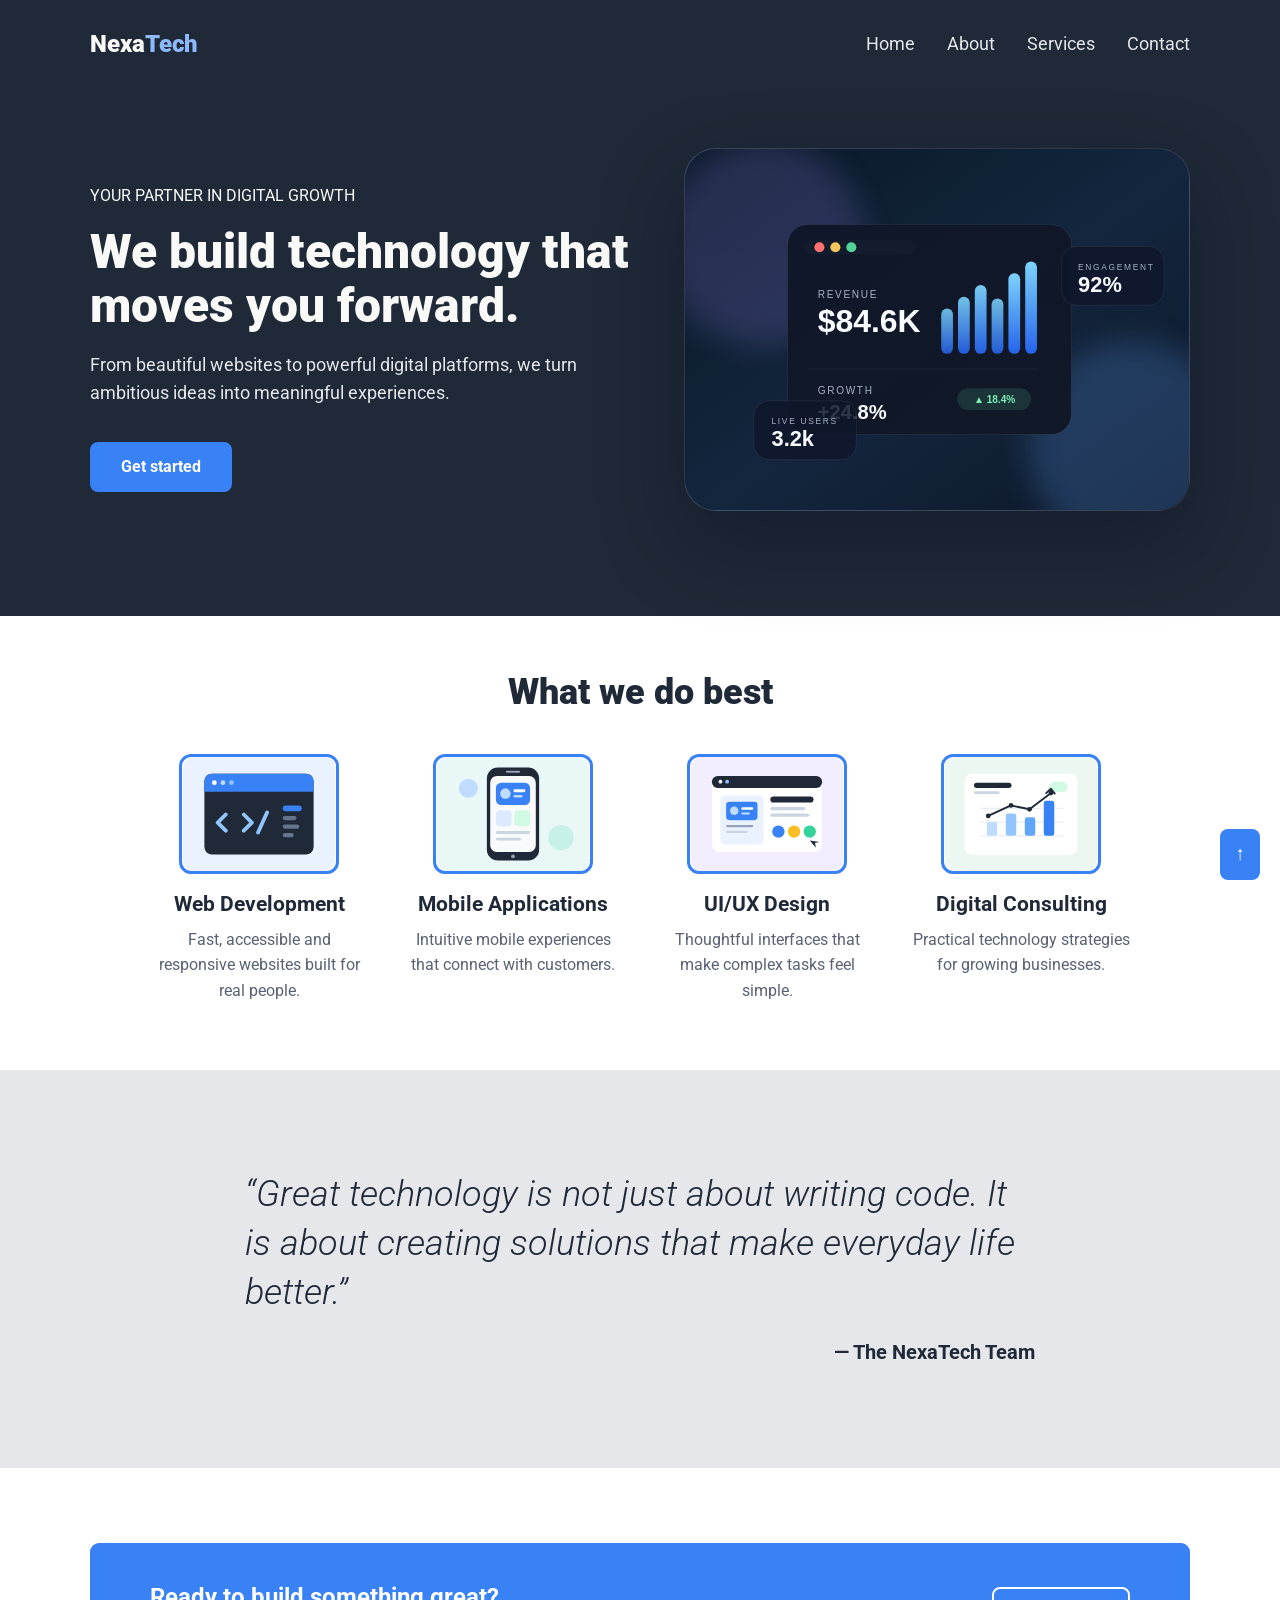
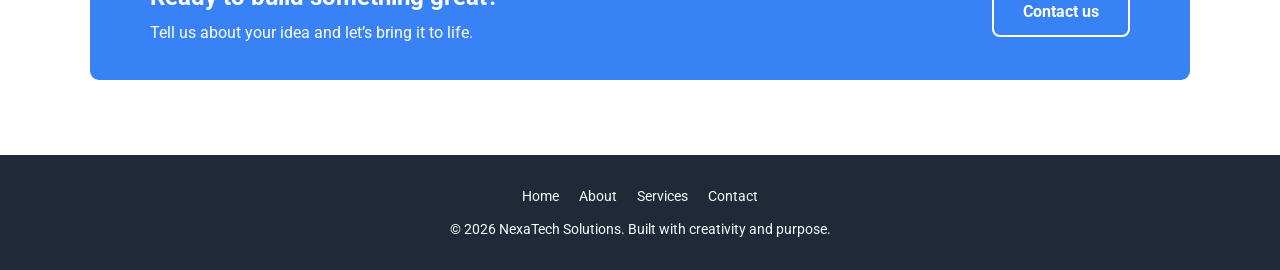
==== commit 734a6249: "Adjusting the layout of back-to-top button and change the focus to top-header navigation" ====
--- a/index.html
+++ b/index.html
@@ -20,7 +20,7 @@
     <link rel="stylesheet" href="css/nav.css" />
   </head>
   <body>
-    <header class="site-header">
+    <header class="site-header" id="site-header">
       <div class="container nav-wrap">
         <a class="brand" href="index.html">Nexa<span>Tech</span></a
         ><input
@@ -173,9 +173,10 @@
     </main>
 
     <!-- Footer section  -->
-    <a href="#main" class="back_to_top">Back To Top </a>
+    <a href="#site-header" class="back_to_top">
+      <span class="arrow_top">&#8593;</span>
+    </a>
     <footer class="footer">
-
       <nav class="footer-nav">
         <a href="index.html">Home</a>
         <a href="about.html">About</a>
@@ -186,7 +187,6 @@
       <div class="container">
         <p>© 2026 NexaTech Solutions. Built with creativity and purpose.</p>
       </div>
-      
     </footer>
   </body>
 </html>
--- a/css/styles.css
+++ b/css/styles.css
@@ -96,7 +96,12 @@
   z-index: 1000;
 }
 
-.back_to_top:hover{
+.arrow_top {
+  font-weight: bold;
+  font-size: 1.2rem;
+}
+
+.back_to_top:hover {
   background: var(--blue-hover);
   font-size: 15px;
 }
@@ -134,7 +139,7 @@
 }
 
 .service-card {
-  margin:0;
+  margin: 0;
   display: flex;
   flex: 1 1 210px;
   flex-direction: column;
